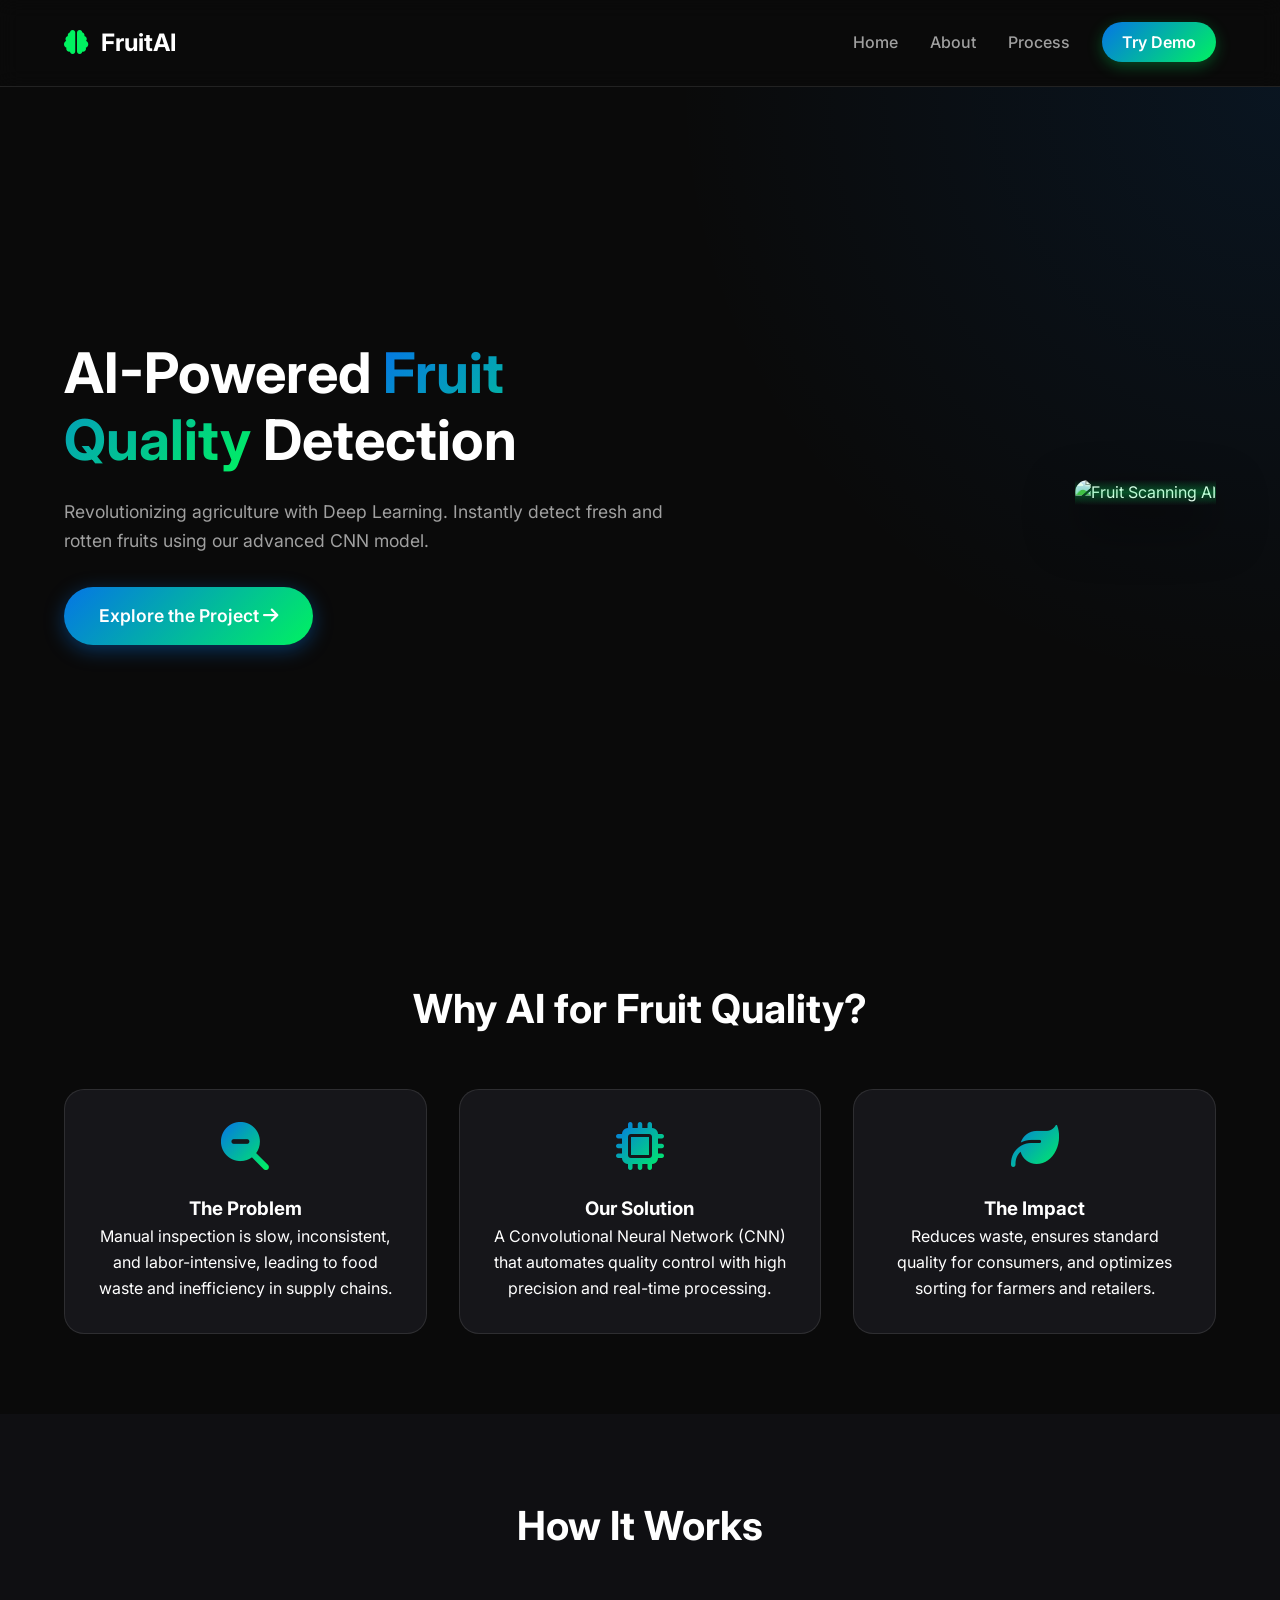
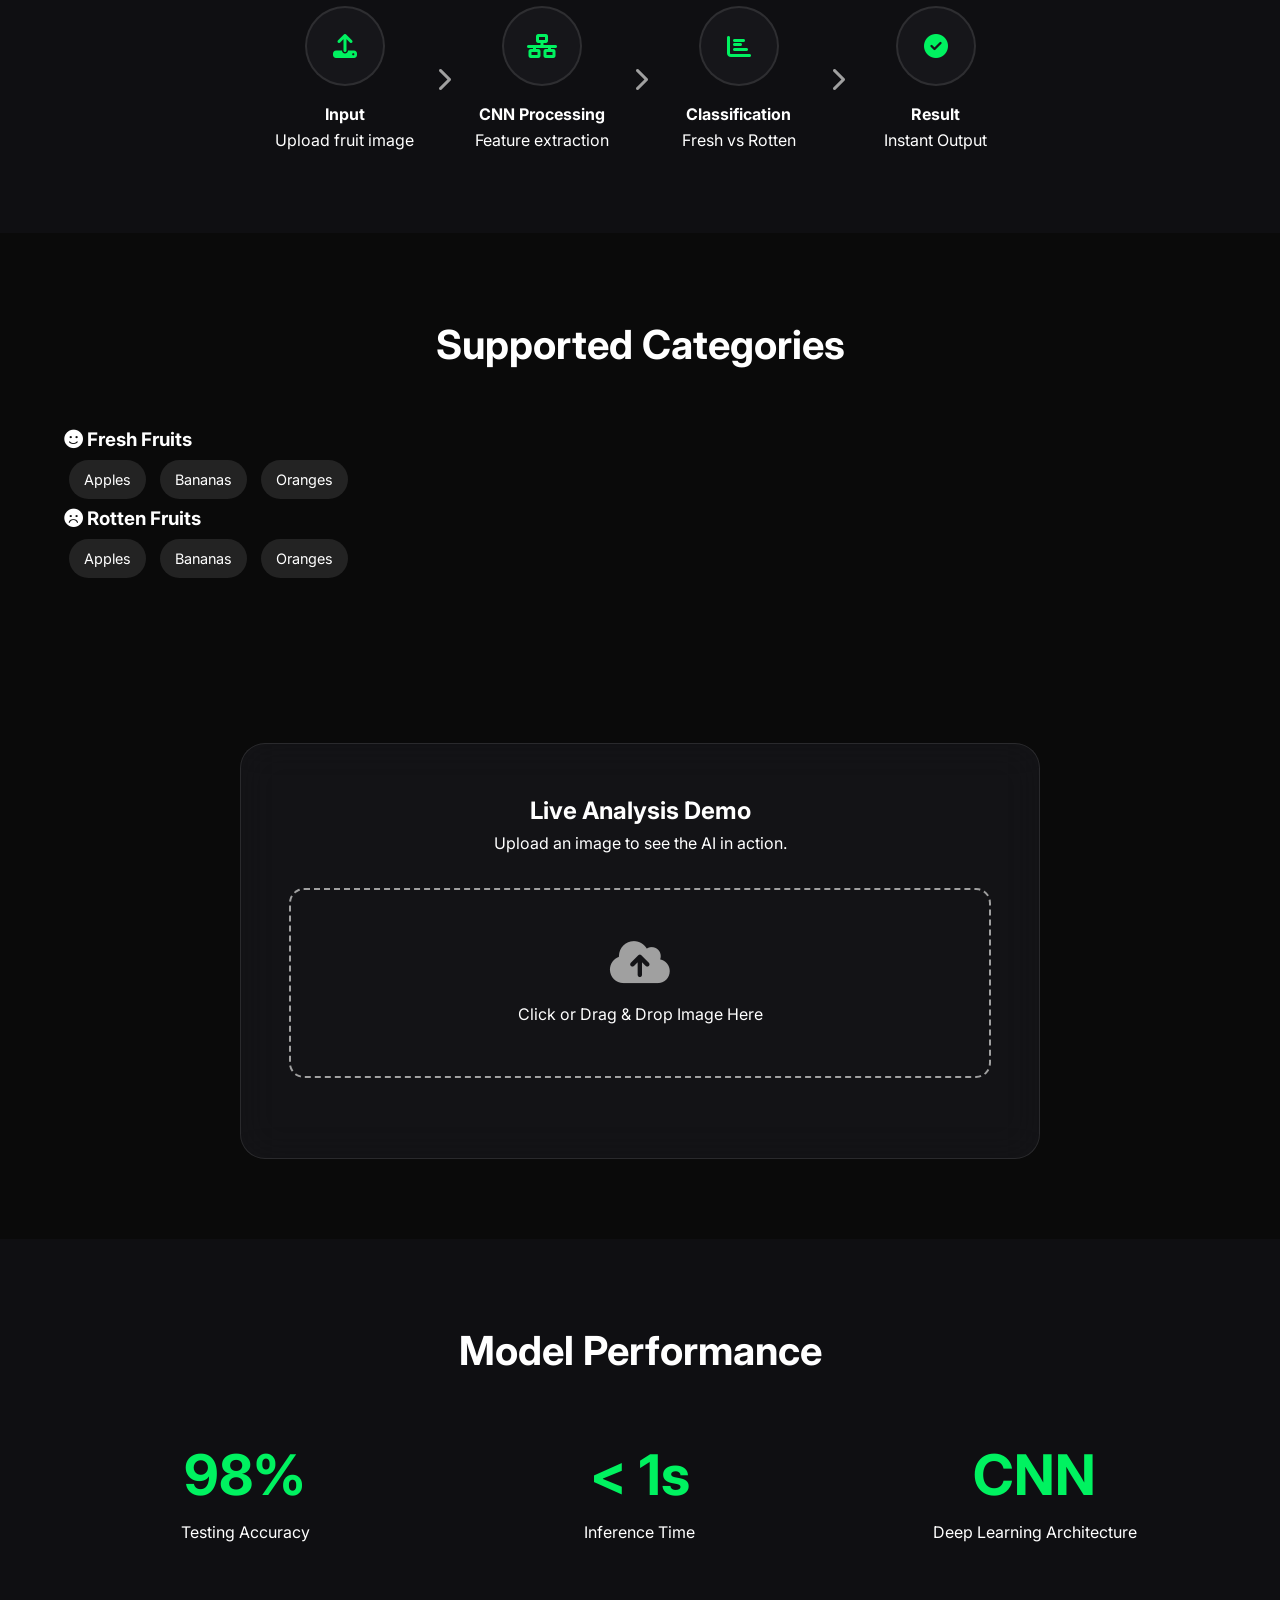
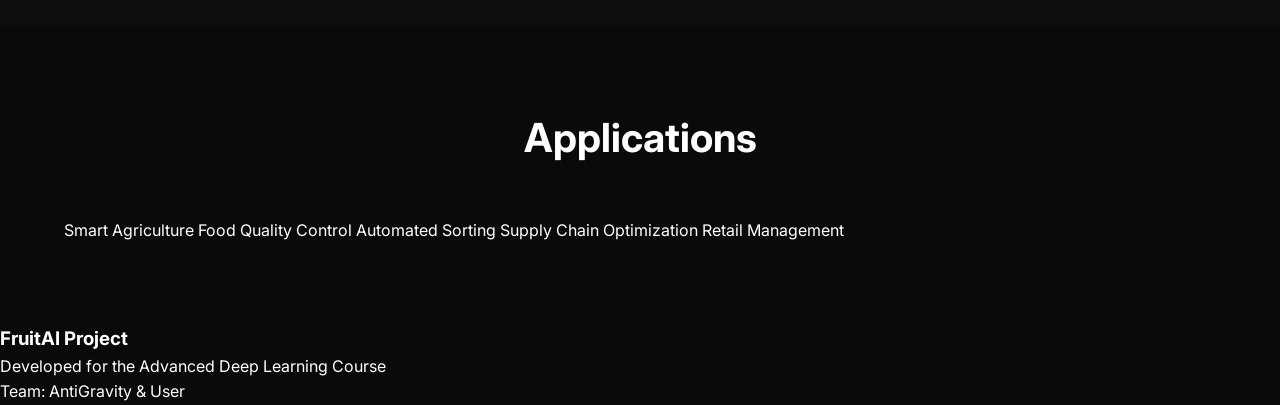
==== frontend/index.html @ 417591f7 "Initial commit: Fruit Quality Recognition System" ====
<!DOCTYPE html>
<html lang="en">

<head>
    <meta charset="UTF-8">
    <meta name="viewport" content="width=device-width, initial-scale=1.0">
    <title>AI Fruit Quality Detection</title>
    <link rel="stylesheet" href="style.css">
    <link href="https://fonts.googleapis.com/css2?family=Inter:wght@300;400;600;700&display=swap" rel="stylesheet">
    <script src="https://kit.fontawesome.com/a076d05399.js" crossorigin="anonymous"></script>
    <!-- Fallback for FontAwesome if kit fails -->
    <link rel="stylesheet" href="https://cdnjs.cloudflare.com/ajax/libs/font-awesome/6.4.0/css/all.min.css">
</head>

<body>

    <!-- Navigation -->
    <nav class="navbar">
        <div class="logo">
            <i class="fas fa-brain"></i> FruitAI
        </div>
        <ul class="nav-links">
            <li><a href="#home">Home</a></li>
            <li><a href="#about">About</a></li>
            <li><a href="#how-it-works">Process</a></li>
            <li><a href="#demo" class="nav-btn">Try Demo</a></li>
        </ul>
    </nav>

    <!-- Hero Section -->
    <section id="home" class="hero">
        <div class="hero-content">
            <h1>AI-Powered <span class="highlight">Fruit Quality</span> Detection</h1>
            <p>Revolutionizing agriculture with Deep Learning. Instantly detect fresh and rotten fruits using our
                advanced CNN model.</p>
            <a href="#demo" class="cta-button">Explore the Project <i class="fas fa-arrow-right"></i></a>
        </div>
        <div class="hero-visual">
            <div class="scan-effect"></div>
            <img src="https://images.unsplash.com/photo-1610832958506-aa56368176cf?q=80&w=1000&auto=format&fit=crop"
                alt="Fruit Scanning AI" class="hero-img">
        </div>
    </section>

    <!-- Project Overview -->
    <section id="about" class="section">
        <h2 class="section-title">Why AI for Fruit Quality?</h2>
        <div class="card-grid">
            <div class="card">
                <i class="fas fa-search-minus icon-large"></i>
                <h3>The Problem</h3>
                <p>Manual inspection is slow, inconsistent, and labor-intensive, leading to food waste and inefficiency
                    in supply chains.</p>
            </div>
            <div class="card">
                <i class="fas fa-microchip icon-large"></i>
                <h3>Our Solution</h3>
                <p>A Convolutional Neural Network (CNN) that automates quality control with high precision and real-time
                    processing.</p>
            </div>
            <div class="card">
                <i class="fas fa-leaf icon-large"></i>
                <h3>The Impact</h3>
                <p>Reduces waste, ensures standard quality for consumers, and optimizes sorting for farmers and
                    retailers.</p>
            </div>
        </div>
    </section>

    <!-- How It Works -->
    <section id="how-it-works" class="section bg-darker">
        <h2 class="section-title">How It Works</h2>
        <div class="process-steps">
            <div class="step">
                <div class="step-icon"><i class="fas fa-upload"></i></div>
                <h4>Input</h4>
                <p>Upload fruit image</p>
            </div>
            <div class="arrow"><i class="fas fa-chevron-right"></i></div>
            <div class="step">
                <div class="step-icon"><i class="fas fa-network-wired"></i></div>
                <h4>CNN Processing</h4>
                <p>Feature extraction</p>
            </div>
            <div class="arrow"><i class="fas fa-chevron-right"></i></div>
            <div class="step">
                <div class="step-icon"><i class="fas fa-chart-bar"></i></div>
                <h4>Classification</h4>
                <p>Fresh vs Rotten</p>
            </div>
            <div class="arrow"><i class="fas fa-chevron-right"></i></div>
            <div class="step">
                <div class="step-icon"><i class="fas fa-check-circle"></i></div>
                <h4>Result</h4>
                <p>Instant Output</p>
            </div>
        </div>
    </section>

    <!-- Dataset & Classes -->
    <section class="section">
        <h2 class="section-title">Supported Categories</h2>
        <div class="classes-container">
            <div class="class-group fresh">
                <h3><i class="fas fa-smile"></i> Fresh Fruits</h3>
                <div class="fruit-badges">
                    <span class="badge">Apples</span>
                    <span class="badge">Bananas</span>
                    <span class="badge">Oranges</span>
                </div>
            </div>
            <div class="class-group rotten">
                <h3><i class="fas fa-frown"></i> Rotten Fruits</h3>
                <div class="fruit-badges">
                    <span class="badge">Apples</span>
                    <span class="badge">Bananas</span>
                    <span class="badge">Oranges</span>
                </div>
            </div>
        </div>
    </section>

    <!-- Interactive Demo (The Core App) -->
    <section id="demo" class="section demo-section">
        <div class="demo-container">
            <h2>Live Analysis Demo</h2>
            <p>Upload an image to see the AI in action.</p>

            <div class="upload-area" id="dropZone">
                <input type="file" id="imageInput" accept="image/*" onchange="previewImage(event)" hidden>
                <div class="upload-content" onclick="document.getElementById('imageInput').click()">
                    <i class="fas fa-cloud-upload-alt"></i>
                    <p>Click or Drag & Drop Image Here</p>
                </div>
            </div>

            <!-- Preview & Result Container -->
            <div id="imagePreviewContainer" class="preview-container hidden">
                <img id="imagePreview" src="" alt="Preview">
                <button id="analyzeBtn" class="analyze-btn" onclick="uploadImage()">
                    <i class="fas fa-bolt"></i> Analyze Fruit
                </button>
            </div>

            <!-- Loader -->
            <div id="loader" class="loader-container hidden">
                <div class="spinner"></div>
                <p>Analyzing quality...</p>
            </div>

            <!-- Result Display -->
            <div id="result" class="result-card hidden">
                <h3>Analysis Report</h3>
                <div class="result-details">
                    <div class="result-item">
                        <span>Quality:</span>
                        <h2 id="predictionText">Fresh</h2>
                    </div>
                    <div class="result-item">
                        <span>Confidence:</span>
                        <h2 id="confidenceText">98%</h2>
                    </div>
                </div>
                <div class="progress-bg">
                    <div id="confidenceBar" class="progress-fill"></div>
                </div>
                <!-- Reset Button -->
                <button class="reset-btn" onclick="resetDemo()">Analyze Another</button>
            </div>
        </div>
    </section>

    <!-- Stats Section -->
    <section class="section bg-darker">
        <h2 class="section-title">Model Performance</h2>
        <div class="stats-grid">
            <div class="stat-item">
                <h2>98%</h2>
                <p>Testing Accuracy</p>
            </div>
            <div class="stat-item">
                <h2>
                    < 1s</h2>
                        <p>Inference Time</p>
            </div>
            <div class="stat-item">
                <h2>CNN</h2>
                <p>Deep Learning Architecture</p>
            </div>
        </div>
    </section>

    <!-- Applications -->
    <section class="section">
        <h2 class="section-title">Applications</h2>
        <div class="tags-cloud">
            <span class="tag">Smart Agriculture</span>
            <span class="tag">Food Quality Control</span>
            <span class="tag">Automated Sorting</span>
            <span class="tag">Supply Chain Optimization</span>
            <span class="tag">Retail Management</span>
        </div>
    </section>

    <!-- Footer -->
    <footer>
        <div class="footer-content">
            <h3>FruitAI Project</h3>
            <p>Developed for the Advanced Deep Learning Course</p>
            <p class="team">Team: AntiGravity & User</p>
        </div>
    </footer>

    <script src="script.js"></script>
</body>

</html>
---- frontend/style.css ----
/* Global Theme */
:root {
    --bg-dark: #0a0a0a;
    --bg-card: #16161a;
    --text-primary: #ffffff;
    --text-secondary: #a0a0a0;
    --accent-neon: #00f260;
    /* Neon Green */
    --accent-purple: #0575E6;
    /* Electric Purple */
    --gradient-main: linear-gradient(135deg, #0575E6, #00f260);
    --glass-bg: rgba(255, 255, 255, 0.05);
    --glass-border: rgba(255, 255, 255, 0.1);
}

* {
    margin: 0;
    padding: 0;
    box-sizing: border-box;
}

body {
    font-family: 'Inter', sans-serif;
    background-color: var(--bg-dark);
    color: var(--text-primary);
    line-height: 1.6;
    overflow-x: hidden;
}

/* Animations */
@keyframes glow {
    0% {
        box-shadow: 0 0 5px var(--accent-neon);
    }

    50% {
        box-shadow: 0 0 20px var(--accent-neon);
    }

    100% {
        box-shadow: 0 0 5px var(--accent-neon);
    }
}

@keyframes float {
    0% {
        transform: translateY(0px);
    }

    50% {
        transform: translateY(-10px);
    }

    100% {
        transform: translateY(0px);
    }
}

/* Navbar */
.navbar {
    display: flex;
    justify-content: space-between;
    align-items: center;
    padding: 1.5rem 5%;
    background: rgba(10, 10, 10, 0.9);
    backdrop-filter: blur(10px);
    position: sticky;
    top: 0;
    z-index: 1000;
    border-bottom: 1px solid var(--glass-border);
}

.logo {
    font-size: 1.5rem;
    font-weight: 700;
    color: var(--text-primary);
}

.logo i {
    color: var(--accent-neon);
    margin-right: 8px;
}

.nav-links {
    list-style: none;
    display: flex;
    gap: 2rem;
}

.nav-links a {
    text-decoration: none;
    color: var(--text-secondary);
    font-weight: 500;
    transition: 0.3s;
}

.nav-links a:hover {
    color: var(--accent-neon);
}

.nav-btn {
    background: var(--gradient-main);
    padding: 10px 20px;
    border-radius: 25px;
    color: #fff !important;
    font-weight: 600 !important;
    box-shadow: 0 4px 15px rgba(0, 242, 96, 0.3);
}

.nav-btn:hover {
    transform: translateY(-2px);
    box-shadow: 0 6px 20px rgba(0, 242, 96, 0.5);
}

/* Hero Section */
.hero {
    display: flex;
    justify-content: space-between;
    align-items: center;
    padding: 4rem 5%;
    min-height: 90vh;
    background: radial-gradient(circle at top right, rgba(5, 117, 230, 0.1), transparent 40%);
}

.hero-content {
    max-width: 600px;
}

.hero-content h1 {
    font-size: 3.5rem;
    line-height: 1.2;
    margin-bottom: 1.5rem;
}

.highlight {
    background: var(--gradient-main);
    -webkit-background-clip: text;
    background-clip: text;
    -webkit-text-fill-color: transparent;
}

.hero-content p {
    color: var(--text-secondary);
    font-size: 1.1rem;
    margin-bottom: 2rem;
}

.cta-button {
    display: inline-block;
    padding: 15px 35px;
    background: var(--gradient-main);
    color: white;
    text-decoration: none;
    border-radius: 30px;
    font-weight: 600;
    font-size: 1.1rem;
    transition: 0.3s;
    box-shadow: 0 5px 20px rgba(5, 117, 230, 0.4);
}

.cta-button:hover {
    transform: translateY(-3px);
    box-shadow: 0 8px 25px rgba(5, 117, 230, 0.6);
}

.hero-visual {
    position: relative;
    max-width: 500px;
    animation: float 6s ease-in-out infinite;
}

.hero-img {
    width: 100%;
    border-radius: 20px;
    box-shadow: 0 20px 50px rgba(0, 0, 0, 0.5);
}

.scan-effect {
    position: absolute;
    top: 0;
    left: 0;
    width: 100%;
    height: 100%;
    background: linear-gradient(to bottom, transparent, var(--accent-neon), transparent);
    opacity: 0.3;
    animation: scan 3s linear infinite;
    pointer-events: none;
}

@keyframes scan {
    0% {
        transform: translateY(-100%);
    }

    100% {
        transform: translateY(100%);
    }
}

/* Sections */
.section {
    padding: 5rem 5%;
}

.bg-darker {
    background: #0f0f12;
}

.section-title {
    text-align: center;
    font-size: 2.5rem;
    margin-bottom: 3rem;
}

/* Cards */
.card-grid {
    display: grid;
    grid-template-columns: repeat(auto-fit, minmax(300px, 1fr));
    gap: 2rem;
}

.card {
    background: var(--bg-card);
    padding: 2rem;
    border-radius: 20px;
    border: 1px solid var(--glass-border);
    transition: 0.3s;
    text-align: center;
}

.card:hover {
    transform: translateY(-10px);
    border-color: var(--accent-purple);
}

.icon-large {
    font-size: 3rem;
    margin-bottom: 1.5rem;
    background: var(--gradient-main);
    -webkit-background-clip: text;
    background-clip: text;
    -webkit-text-fill-color: transparent;
}

/* Process Steps */
.process-steps {
    display: flex;
    justify-content: center;
    align-items: center;
    gap: 1rem;
    flex-wrap: wrap;
}

.step {
    text-align: center;
    width: 150px;
}

.step-icon {
    width: 80px;
    height: 80px;
    background: var(--bg-card);
    border-radius: 50%;
    display: flex;
    justify-content: center;
    align-items: center;
    margin: 0 auto 1rem;
    font-size: 1.5rem;
    color: var(--accent-neon);
    border: 2px solid var(--glass-border);
    transition: 0.3s;
}

.step:hover .step-icon {
    border-color: var(--accent-neon);
    box-shadow: 0 0 15px rgba(0, 242, 96, 0.3);
}

.arrow {
    color: var(--text-secondary);
    font-size: 1.5rem;
}

/* Demo Section */
.demo-section {
    background: linear-gradient(rgba(10, 10, 10, 0.8), rgba(10, 10, 10, 0.8)),
        url('https://images.unsplash.com/photo-1579113800032-c38bd1d994ff?q=80') no-repeat center/cover;
}

.demo-container {
    background: rgba(22, 22, 26, 0.8);
    backdrop-filter: blur(20px);
    border: 1px solid var(--glass-border);
    max-width: 800px;
    margin: 0 auto;
    padding: 3rem;
    border-radius: 25px;
    text-align: center;
}

.upload-area {
    border: 2px dashed var(--text-secondary);
    border-radius: 15px;
    padding: 3rem;
    margin: 2rem 0;
    cursor: pointer;
    transition: 0.3s;
}

.upload-area:hover {
    border-color: var(--accent-neon);
    background: rgba(0, 242, 96, 0.05);
}

.upload-content i {
    font-size: 3rem;
    color: var(--text-secondary);
    margin-bottom: 1rem;
}

/* Preview & Results */
.preview-container {
    margin-top: 2rem;
}

.preview-container img {
    max-width: 300px;
    border-radius: 15px;
    box-shadow: 0 10px 30px rgba(0, 0, 0, 0.5);
}

.analyze-btn {
    display: block;
    margin: 2rem auto 0;
    padding: 15px 40px;
    font-size: 1.2rem;
    background: var(--gradient-main);
    border: none;
    border-radius: 50px;
    color: white;
    cursor: pointer;
    transition: 0.3s;
}

.analyze-btn:hover {
    transform: scale(1.05);
    box-shadow: 0 0 20px rgba(0, 242, 96, 0.5);
}

.result-card {
    background: var(--bg-card);
    padding: 2rem;
    border-radius: 15px;
    margin-top: 2rem;
    border: 1px solid var(--accent-purple);
    animation: glow 3s infinite;
}

.result-details {
    display: flex;
    justify-content: space-around;
    margin: 1.5rem 0;
}

.progress-bg {
    background: #333;
    height: 10px;
    border-radius: 5px;
    overflow: hidden;
    margin: 1rem 0;
}

.progress-fill {
    height: 100%;
    background: var(--gradient-main);
    width: 0%;
    transition: width 1s ease-out;
}

/* Stats */
.stats-grid {
    display: grid;
    grid-template-columns: repeat(3, 1fr);
    text-align: center;
    gap: 2rem;
}

.stat-item h2 {
    font-size: 3.5rem;
    color: var(--accent-neon);
}

/* Utilities */
.hidden {
    display: none;
}

.reset-btn {
    background: transparent;
    border: 1px solid var(--text-secondary);
    color: var(--text-secondary);
    padding: 10px 20px;
    border-radius: 20px;
    cursor: pointer;
    margin-top: 1rem;
}

/* Classes */
.badge {
    display: inline-block;
    padding: 8px 15px;
    background: rgba(255, 255, 255, 0.1);
    border-radius: 20px;
    margin: 5px;
    font-size: 0.9rem;
}

@media (max-width: 768px) {

    .hero,
    .stats-grid,
    .process-steps {
        flex-direction: column;
        text-align: center;
    }

    .hero-content h1 {
        font-size: 2.5rem;
    }

    .arrow {
        display: none;
    }
}
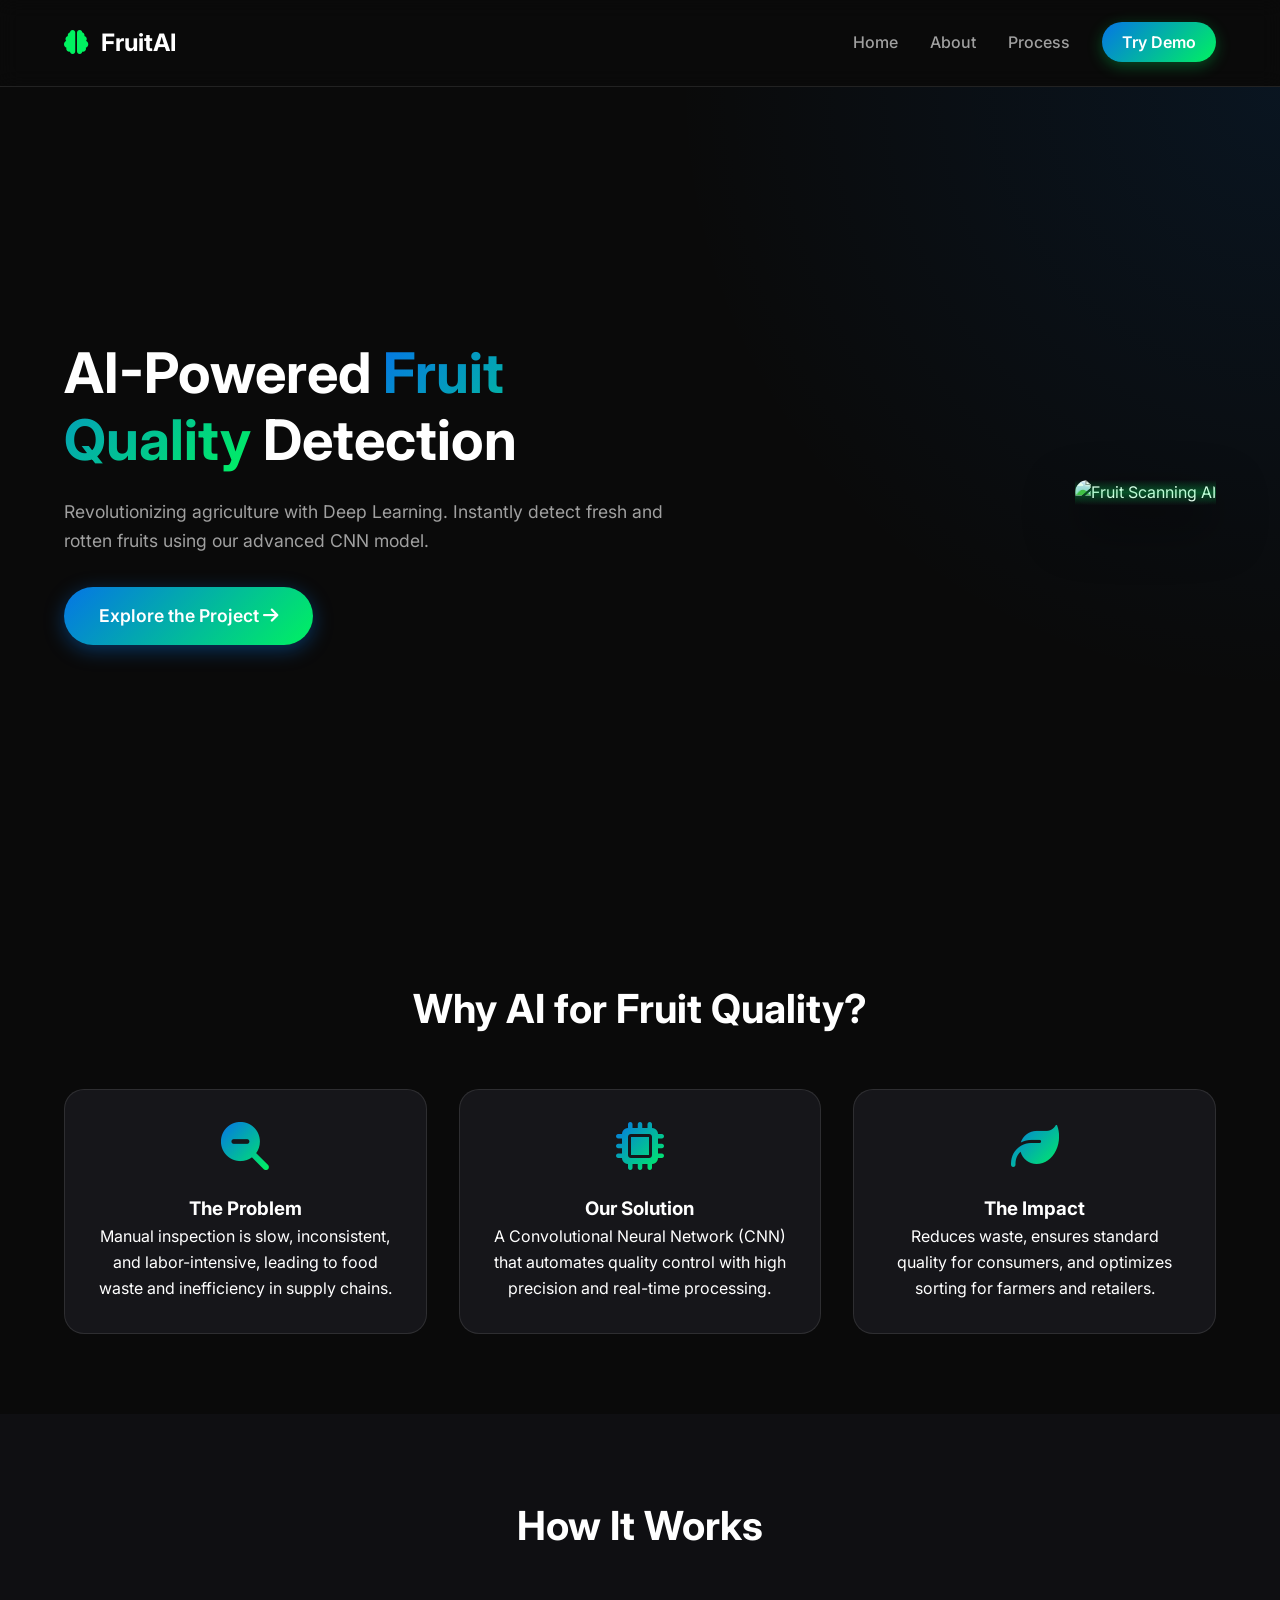
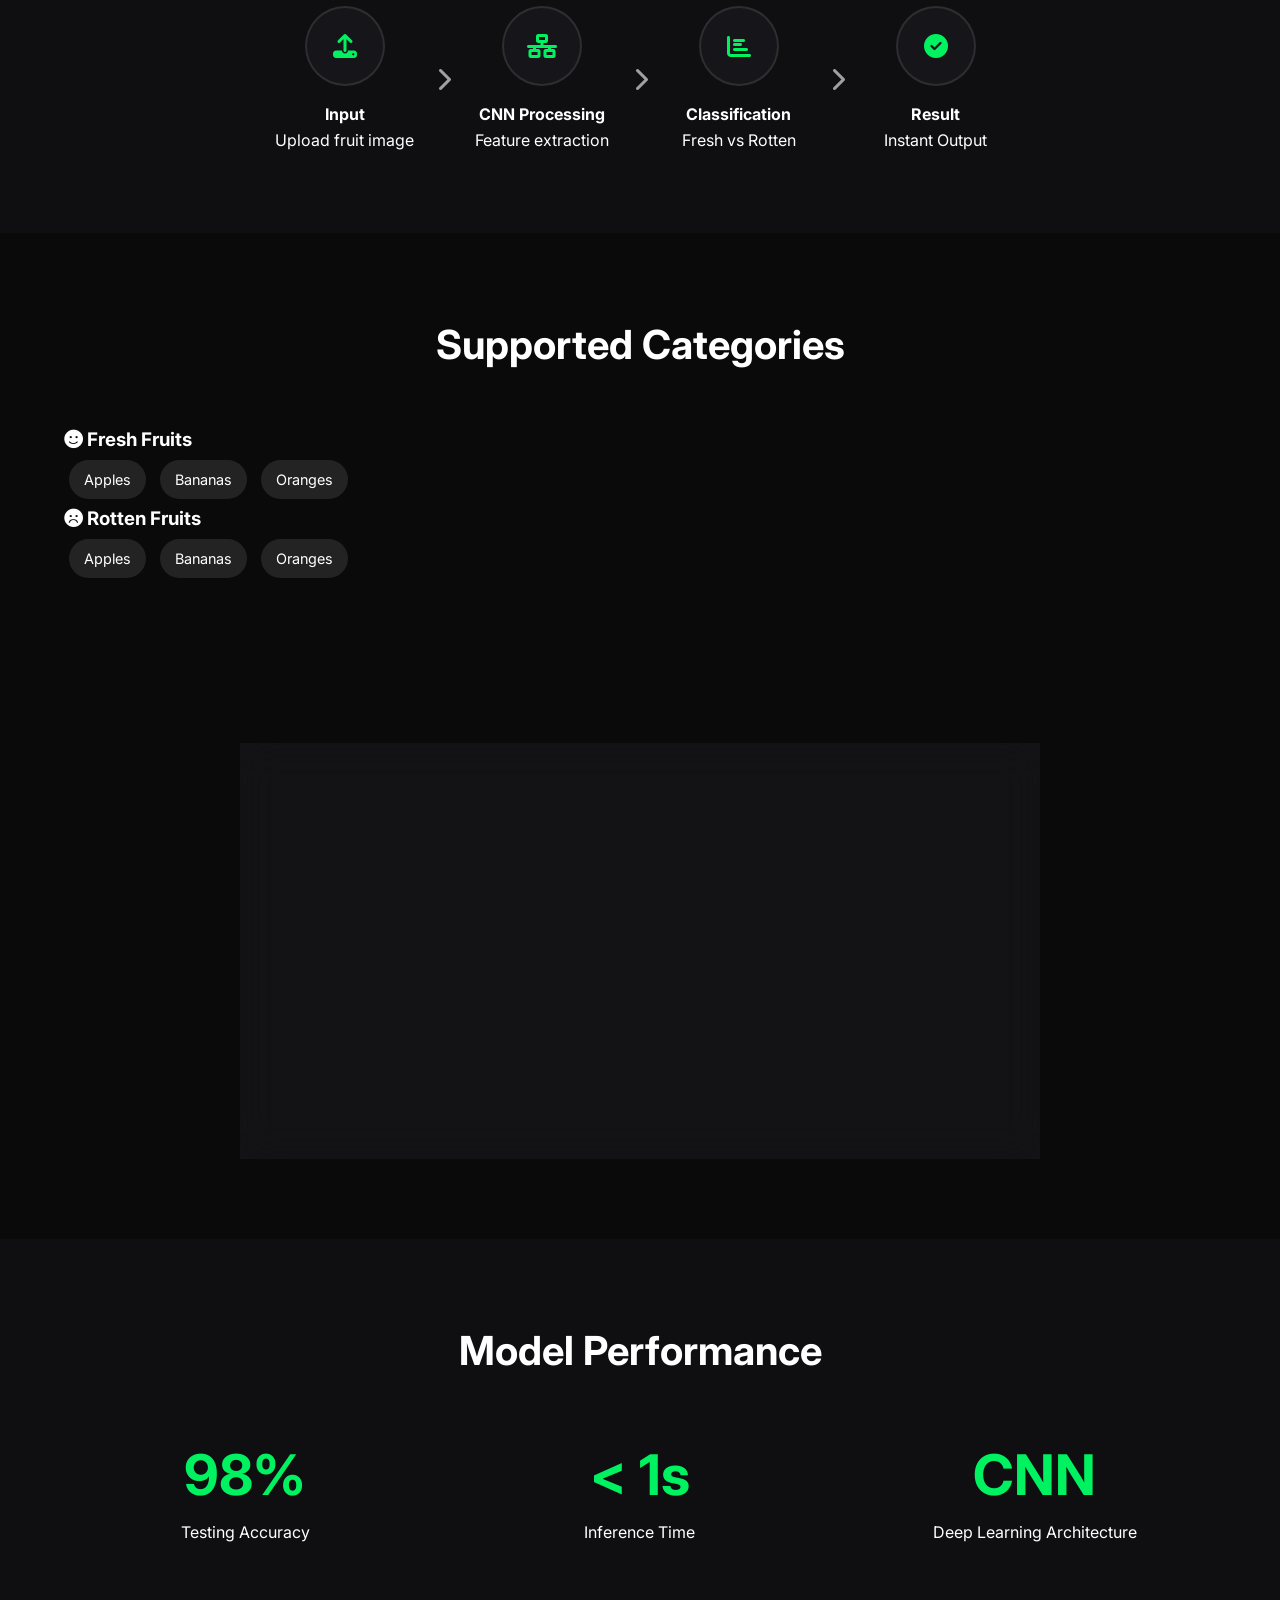
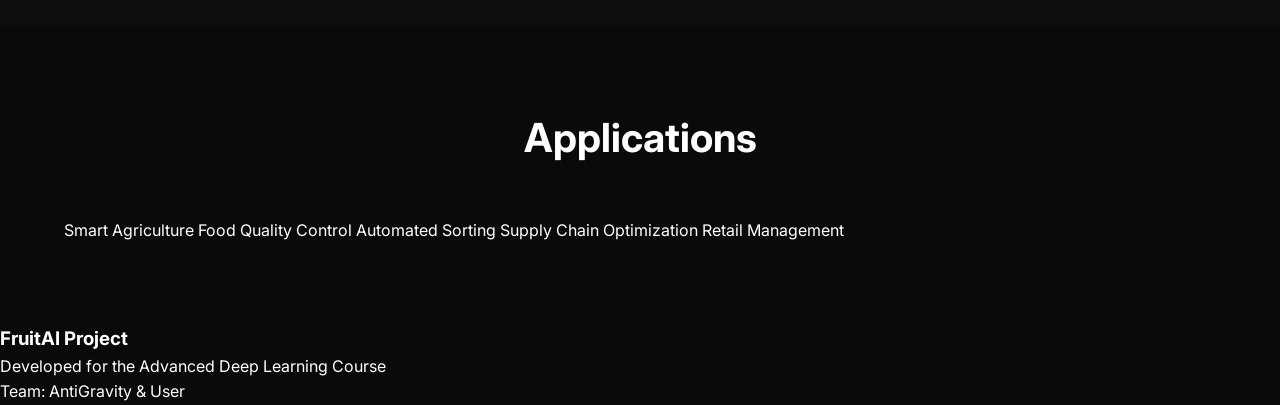
==== commit b354b4de: "Complete fruit quality recognition project" ====
--- a/frontend/index.html
+++ b/frontend/index.html
@@ -5,7 +5,7 @@
     <meta charset="UTF-8">
     <meta name="viewport" content="width=device-width, initial-scale=1.0">
     <title>AI Fruit Quality Detection</title>
-    <link rel="stylesheet" href="style.css">
+    <link rel="stylesheet" href="css/style.css">
     <link href="https://fonts.googleapis.com/css2?family=Inter:wght@300;400;600;700&display=swap" rel="stylesheet">
     <script src="https://kit.fontawesome.com/a076d05399.js" crossorigin="anonymous"></script>
     <!-- Fallback for FontAwesome if kit fails -->
--- a/frontend/css/style.css
+++ b/frontend/css/style.css
@@ -0,0 +1,532 @@
+/* Global Theme */
+:root {
+    --bg-dark: #0a0a0a;
+    --bg-card: #16161a;
+    --text-primary: #ffffff;
+    --text-secondary: #a0a0a0;
+    --accent-neon: #00f260;
+    /* Neon Green */
+    --accent-purple: #0575E6;
+    /* Electric Purple */
+    --gradient-main: linear-gradient(135deg, #0575E6, #00f260);
+    --glass-bg: rgba(255, 255, 255, 0.05);
+    --glass-border: rgba(255, 255, 255, 0.1);
+}
+
+* {
+    margin: 0;
+    padding: 0;
+    box-sizing: border-box;
+}
+
+body {
+    font-family: 'Inter', sans-serif;
+    background-color: var(--bg-dark);
+    color: var(--text-primary);
+    line-height: 1.6;
+    overflow-x: hidden;
+}
+
+/* Animations */
+@keyframes glow {
+    0% {
+        box-shadow: 0 0 5px var(--accent-neon);
+    }
+
+    50% {
+        box-shadow: 0 0 20px var(--accent-neon);
+    }
+
+    100% {
+        box-shadow: 0 0 5px var(--accent-neon);
+    }
+}
+
+@keyframes float {
+    0% {
+        transform: translateY(0px);
+    }
+
+    50% {
+        transform: translateY(-10px);
+    }
+
+    100% {
+        transform: translateY(0px);
+    }
+}
+
+/* Navbar */
+.navbar {
+    display: flex;
+    justify-content: space-between;
+    align-items: center;
+    padding: 1.5rem 5%;
+    background: rgba(10, 10, 10, 0.9);
+    backdrop-filter: blur(10px);
+    position: sticky;
+    top: 0;
+    z-index: 1000;
+    border-bottom: 1px solid var(--glass-border);
+}
+
+.logo {
+    font-size: 1.5rem;
+    font-weight: 700;
+    color: var(--text-primary);
+}
+
+.logo i {
+    color: var(--accent-neon);
+    margin-right: 8px;
+}
+
+.nav-links {
+    list-style: none;
+    display: flex;
+    gap: 2rem;
+}
+
+.nav-links a {
+    text-decoration: none;
+    color: var(--text-secondary);
+    font-weight: 500;
+    transition: 0.3s;
+}
+
+.nav-links a:hover {
+    color: var(--accent-neon);
+}
+
+.nav-btn {
+    background: var(--gradient-main);
+    padding: 10px 20px;
+    border-radius: 25px;
+    color: #fff !important;
+    font-weight: 600 !important;
+    box-shadow: 0 4px 15px rgba(0, 242, 96, 0.3);
+}
+
+.nav-btn:hover {
+    transform: translateY(-2px);
+    box-shadow: 0 6px 20px rgba(0, 242, 96, 0.5);
+}
+
+/* Hero Section */
+.hero {
+    display: flex;
+    justify-content: space-between;
+    align-items: center;
+    padding: 4rem 5%;
+    min-height: 90vh;
+    background: radial-gradient(circle at top right, rgba(5, 117, 230, 0.1), transparent 40%);
+}
+
+.hero-content {
+    max-width: 600px;
+}
+
+.hero-content h1 {
+    font-size: 3.5rem;
+    line-height: 1.2;
+    margin-bottom: 1.5rem;
+}
+
+.highlight {
+    background: var(--gradient-main);
+    -webkit-background-clip: text;
+    background-clip: text;
+    -webkit-text-fill-color: transparent;
+}
+
+.hero-content p {
+    color: var(--text-secondary);
+    font-size: 1.1rem;
+    margin-bottom: 2rem;
+}
+
+.cta-button {
+    display: inline-block;
+    padding: 15px 35px;
+    background: var(--gradient-main);
+    color: white;
+    text-decoration: none;
+    border-radius: 30px;
+    font-weight: 600;
+    font-size: 1.1rem;
+    transition: 0.3s;
+    box-shadow: 0 5px 20px rgba(5, 117, 230, 0.4);
+}
+
+.cta-button:hover {
+    transform: translateY(-3px);
+    box-shadow: 0 8px 25px rgba(5, 117, 230, 0.6);
+}
+
+.hero-visual {
+    position: relative;
+    max-width: 500px;
+    animation: float 6s ease-in-out infinite;
+}
+
+.hero-img {
+    width: 100%;
+    border-radius: 20px;
+    box-shadow: 0 20px 50px rgba(0, 0, 0, 0.5);
+}
+
+.scan-effect {
+    position: absolute;
+    top: 0;
+    left: 0;
+    width: 100%;
+    height: 100%;
+    background: linear-gradient(to bottom, transparent, var(--accent-neon), transparent);
+    opacity: 0.3;
+    animation: scan 3s linear infinite;
+    pointer-events: none;
+}
+
+@keyframes scan {
+    0% {
+        transform: translateY(-100%);
+    }
+
+    100% {
+        transform: translateY(100%);
+    }
+}
+
+/* Sections */
+.section {
+    padding: 5rem 5%;
+}
+
+.bg-darker {
+    background: #0f0f12;
+}
+
+.section-title {
+    text-align: center;
+    font-size: 2.5rem;
+    margin-bottom: 3rem;
+}
+
+/* Cards */
+.card-grid {
+    display: grid;
+    grid-template-columns: repeat(auto-fit, minmax(300px, 1fr));
+    gap: 2rem;
+}
+
+.card {
+    background: var(--bg-card);
+    padding: 2rem;
+    border-radius: 20px;
+    border: 1px solid var(--glass-border);
+    transition: 0.3s;
+    text-align: center;
+}
+
+.card:hover {
+    transform: translateY(-10px);
+    border-color: var(--accent-purple);
+}
+
+.icon-large {
+    font-size: 3rem;
+    margin-bottom: 1.5rem;
+    background: var(--gradient-main);
+    -webkit-background-clip: text;
+    background-clip: text;
+    -webkit-text-fill-color: transparent;
+}
+
+/* Process Steps */
+.process-steps {
+    display: flex;
+    justify-content: center;
+    align-items: center;
+    gap: 1rem;
+    flex-wrap: wrap;
+}
+
+.step {
+    text-align: center;
+    width: 150px;
+}
+
+.step-icon {
+    width: 80px;
+    height: 80px;
+    background: var(--bg-card);
+    border-radius: 50%;
+    display: flex;
+    justify-content: center;
+    align-items: center;
+    margin: 0 auto 1rem;
+    font-size: 1.5rem;
+    color: var(--accent-neon);
+    border: 2px solid var(--glass-border);
+    transition: 0.3s;
+}
+
+.step:hover .step-icon {
+    border-color: var(--accent-neon);
+    box-shadow: 0 0 15px rgba(0, 242, 96, 0.3);
+}
+
+.arrow {
+    color: var(--text-secondary);
+    font-size: 1.5rem;
+}
+
+/* Demo Section */
+.demo-section {
+    background: linear-gradient(rgba(10, 10, 10, 0.8), rgba(10, 10, 10, 0.8)),
+        url('https://images.unsplash.com/photo-1579113800032-c38bd1d994ff?q=80') no-repeat center/cover;
+}
+
+.demo-container {
+    background: rgba(22, 22, 26, 0.8);
+    backdrop-filter: blur(20px);
+    border: 1px solid var(--glass-border);
+    max-width: 800px;
+    margin: 0 auto;
+    padding: 3rem;
+    border-radius: 25px;
+    text-align: center;
+}
+
+.upload-area {
+    border: 2px dashed var(--text-secondary);
+    border-radius: 15px;
+    padding: 3rem;
+    margin: 2rem 0;
+    cursor: pointer;
+    transition: 0.3s;
+}
+
+.upload-area:hover {
+    border-color: var(--accent-neon);
+    background: rgba(0, 242, 96, 0.05);
+}
+
+.upload-content i {
+    font-size: 3rem;
+    color: var(--text-secondary);
+    margin-bottom: 1rem;
+}
+
+/* Preview & Results */
+.preview-container {
+    margin-top: 2rem;
+}
+
+.preview-container img {
+    max-width: 300px;
+    border-radius: 15px;
+    box-shadow: 0 10px 30px rgba(0, 0, 0, 0.5);
+}
+
+.analyze-btn {
+    display: block;
+    margin: 2rem auto 0;
+    padding: 15px 40px;
+    font-size: 1.2rem;
+    background: var(--gradient-main);
+    border: none;
+    border-radius: 50px;
+    color: white;
+    cursor: pointer;
+    transition: 0.3s;
+}
+
+.analyze-btn:hover {
+    transform: scale(1.05);
+    box-shadow: 0 0 20px rgba(0, 242, 96, 0.5);
+}
+
+.result-card {
+    background: var(--bg-card);
+    padding: 2rem;
+    border-radius: 15px;
+    margin-top: 2rem;
+    border: 1px solid var(--accent-purple);
+    animation: glow 3s infinite;
+}
+
+.result-details {
+    display: flex;
+    justify-content: space-around;
+    margin: 1.5rem 0;
+}
+
+.progress-bg {
+    background: #333;
+    height: 10px;
+    border-radius: 5px;
+    overflow: hidden;
+    margin: 1rem 0;
+}
+
+.progress-fill {
+    height: 100%;
+    background: var(--gradient-main);
+    width: 0%;
+    transition: width 1s ease-out;
+}
+
+/* Stats */
+.stats-grid {
+    display: grid;
+    grid-template-columns: repeat(3, 1fr);
+    text-align: center;
+    gap: 2rem;
+}
+
+.stat-item h2 {
+    font-size: 3.5rem;
+    color: var(--accent-neon);
+}
+
+/* Utilities */
+.hidden {
+    display: none;
+}
+
+.reset-btn {
+    background: transparent;
+    border: 1px solid var(--text-secondary);
+    color: var(--text-secondary);
+    padding: 10px 20px;
+    border-radius: 20px;
+    cursor: pointer;
+    margin-top: 1rem;
+}
+
+/* Classes */
+.badge {
+    display: inline-block;
+    padding: 8px 15px;
+    background: rgba(255, 255, 255, 0.1);
+    border-radius: 20px;
+    margin: 5px;
+    font-size: 0.9rem;
+}
+
+@media (max-width: 768px) {
+
+    .hero,
+    .stats-grid,
+    .process-steps {
+        flex-direction: column;
+        text-align: center;
+    }
+
+    .hero-content h1 {
+        font-size: 2.5rem;
+    }
+
+    .arrow {
+        display: none;
+    }
+}
+
+/* Subpage Styles */
+.subpage {
+    padding-top: 2rem;
+}
+
+.subpage .navbar {
+    margin-bottom: 2rem;
+}
+
+.result-layout {
+    display: flex;
+    gap: 3rem;
+    align-items: flex-start;
+    max-width: 1200px;
+    margin: 0 auto;
+}
+
+.result-image-side {
+    flex: 1;
+}
+
+.result-image-side img {
+    width: 100%;
+    border-radius: 20px;
+    box-shadow: 0 20px 50px rgba(0, 0, 0, 0.5);
+    border: 1px solid var(--glass-border);
+}
+
+.result-data-side {
+    flex: 1;
+}
+
+.chart-container {
+    height: 300px;
+    margin: 2rem 0;
+    position: relative;
+}
+
+.reset-btn-small {
+    background: transparent;
+    border: 1px solid var(--text-secondary);
+    color: var(--text-secondary);
+    padding: 8px 15px;
+    border-radius: 20px;
+    cursor: pointer;
+    font-size: 0.9rem;
+    transition: 0.3s;
+}
+
+.reset-btn-small:hover {
+    color: var(--text-primary);
+    border-color: var(--text-primary);
+}
+
+.action-btns {
+    display: flex;
+    justify-content: center;
+    align-items: center;
+    gap: 1.5rem;
+}
+
+.full-width {
+    width: 100%;
+    text-align: center;
+}
+
+.loader-container p {
+    margin-top: 1rem;
+    color: var(--accent-neon);
+    font-weight: 600;
+}
+
+.spinner {
+    width: 50px;
+    height: 50px;
+    border: 5px solid var(--glass-border);
+    border-top: 5px solid var(--accent-neon);
+    border-radius: 50%;
+    animation: spin 1s linear infinite;
+    margin: 0 auto;
+}
+
+@keyframes spin {
+    0% {
+        transform: rotate(0deg);
+    }
+
+    100% {
+        transform: rotate(360deg);
+    }
+}
+
+@media (max-width: 900px) {
+    .result-layout {
+        flex-direction: column;
+    }
+}
